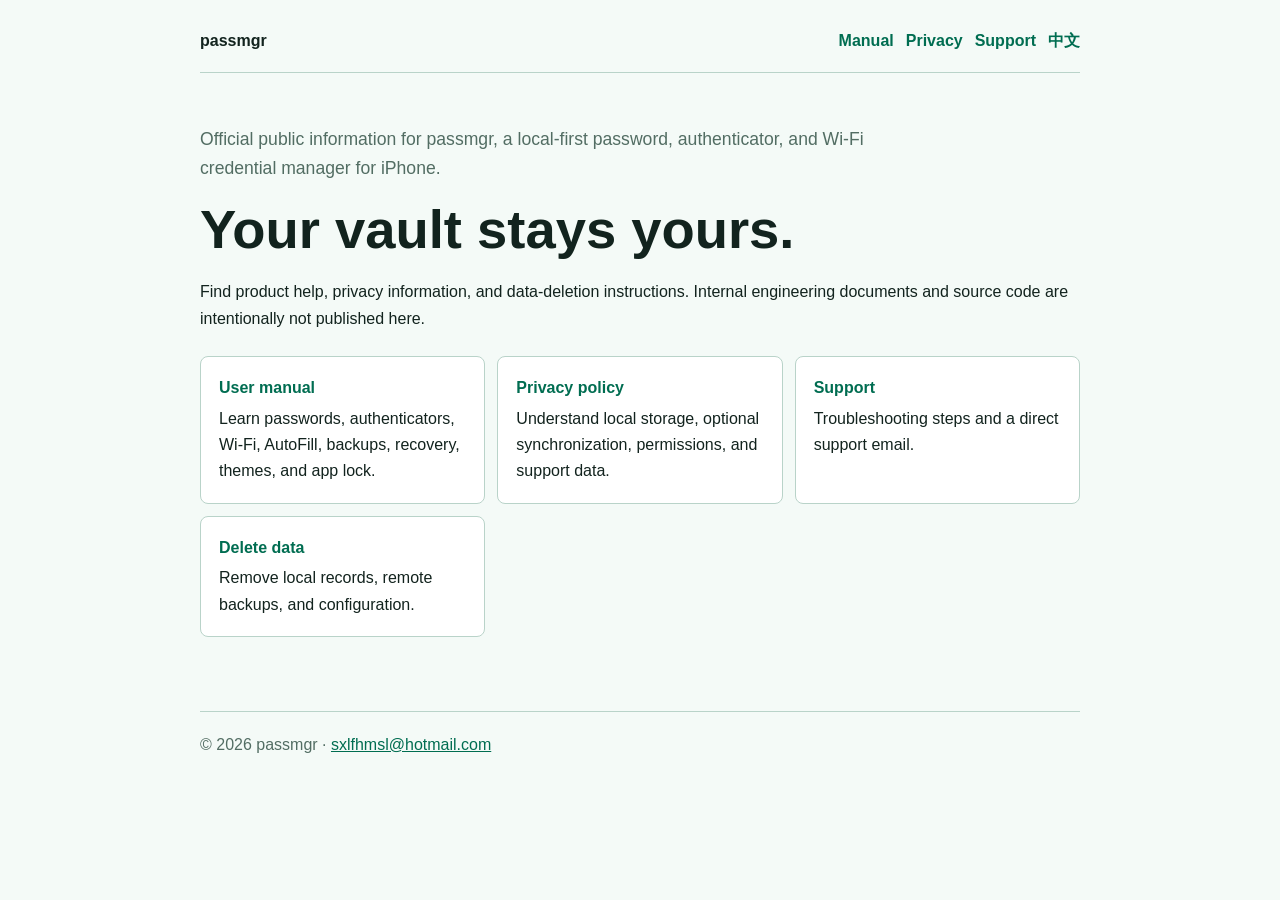
==== index.html @ 59b2c740 "docs: publish passmgr privacy and support site" ====
<!doctype html><html lang="en"><head><meta charset="utf-8"><meta name="viewport" content="width=device-width,initial-scale=1"><title>passmgr Support</title><link rel="stylesheet" href="style.css"></head><body>
<header><strong>passmgr</strong><nav><a href="manual.html">Manual</a><a href="privacy.html">Privacy</a><a href="support.html">Support</a><a href="zh/">中文</a></nav></header>
<main><p class="lead">Official public information for passmgr, a local-first password, authenticator, and Wi-Fi credential manager for iPhone.</p><h1>Your vault stays yours.</h1><p>Find product help, privacy information, and data-deletion instructions. Internal engineering documents and source code are intentionally not published here.</p><div class="grid"><a class="card" href="manual.html"><strong>User manual</strong>Learn passwords, authenticators, Wi-Fi, AutoFill, backups, recovery, themes, and app lock.</a><a class="card" href="privacy.html"><strong>Privacy policy</strong>Understand local storage, optional synchronization, permissions, and support data.</a><a class="card" href="support.html"><strong>Support</strong>Troubleshooting steps and a direct support email.</a><a class="card" href="deletion.html"><strong>Delete data</strong>Remove local records, remote backups, and configuration.</a></div></main><footer>© 2026 passmgr · <a href="mailto:sxlfhmsl@hotmail.com">sxlfhmsl@hotmail.com</a></footer></body></html>
---- style.css ----
:root { color-scheme: light dark; --bg:#07110f; --panel:#10201c; --text:#edf8f4; --muted:#a8c0b7; --accent:#18d7a0; --line:#2e5d50; }
* { box-sizing: border-box; }
body { margin:0; font:16px/1.65 -apple-system,BlinkMacSystemFont,"Segoe UI",sans-serif; background:var(--bg); color:var(--text); }
header,main,footer { width:min(880px,calc(100% - 32px)); margin:auto; }
header { display:flex; align-items:center; gap:14px; padding:28px 0 18px; border-bottom:1px solid var(--line); }
header img { width:52px; height:52px; }
nav { margin-left:auto; display:flex; flex-wrap:wrap; justify-content:flex-end; gap:12px; }
a { color:var(--accent); }
nav a { text-decoration:none; font-weight:650; }
main { padding:34px 0 50px; }
h1 { font-size:clamp(2rem,7vw,3.4rem); line-height:1.05; margin:.2em 0 .4em; }
h2 { margin-top:2em; padding-bottom:.25em; border-bottom:1px solid var(--line); }
.lead { color:var(--muted); font-size:1.1rem; max-width:68ch; }
.grid { display:grid; grid-template-columns:repeat(auto-fit,minmax(230px,1fr)); gap:12px; margin:24px 0; }
.card { display:block; color:var(--text); text-decoration:none; background:var(--panel); border:1px solid var(--line); border-radius:8px; padding:18px; }
.card strong { color:var(--accent); display:block; margin-bottom:4px; }
code { background:var(--panel); padding:.15em .35em; border-radius:4px; }
.notice { border-left:3px solid var(--accent); padding:10px 14px; background:var(--panel); }
footer { border-top:1px solid var(--line); color:var(--muted); padding:20px 0 36px; }
@media (prefers-color-scheme:light) { :root { --bg:#f4faf7; --panel:#fff; --text:#12231e; --muted:#526d63; --accent:#006d51; --line:#b9d3c9; } }
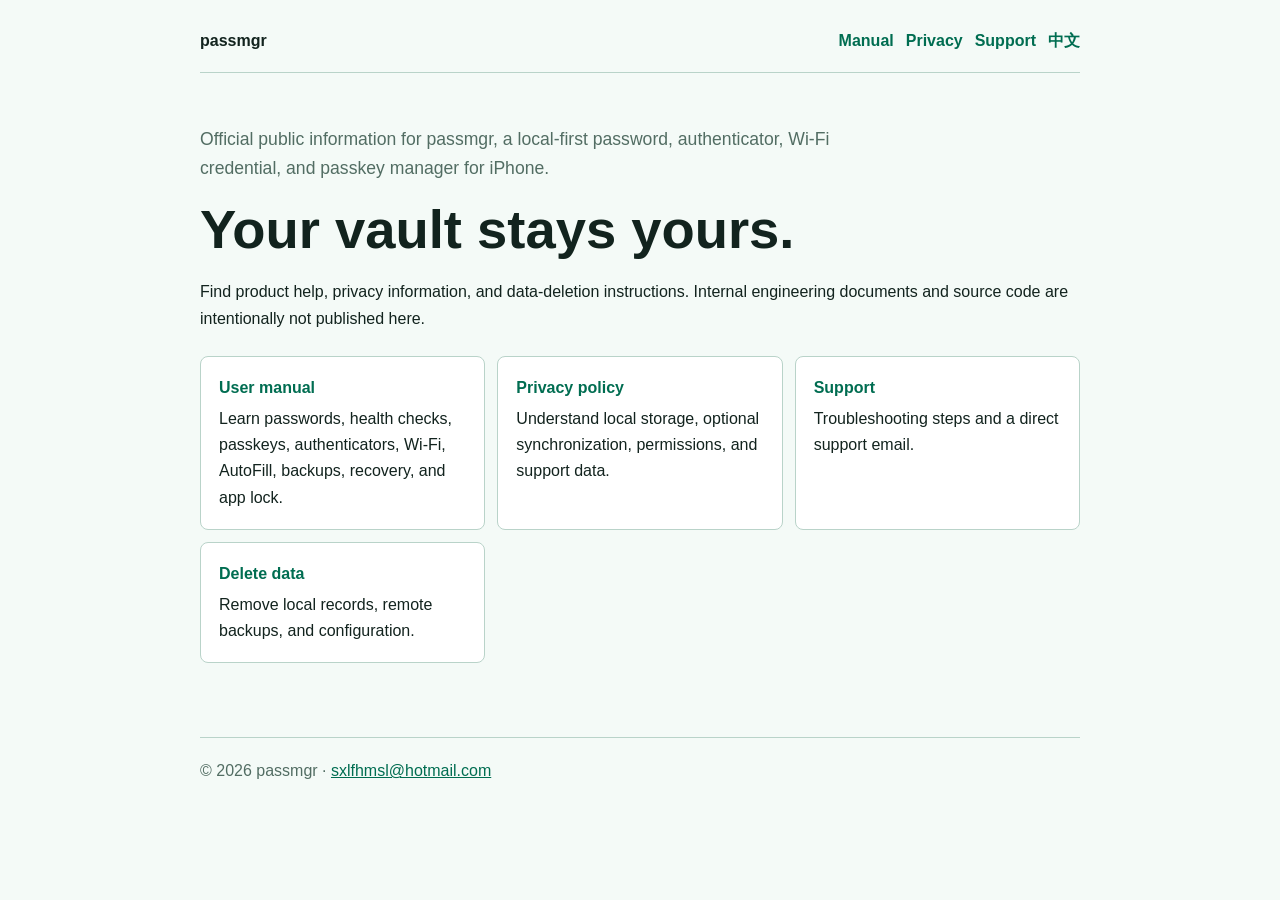
==== commit 984e7c3c: "docs: refresh public feature guide" ====
--- a/index.html
+++ b/index.html
@@ -1,3 +1,3 @@
 <!doctype html><html lang="en"><head><meta charset="utf-8"><meta name="viewport" content="width=device-width,initial-scale=1"><title>passmgr Support</title><link rel="stylesheet" href="style.css"></head><body>
 <header><strong>passmgr</strong><nav><a href="manual.html">Manual</a><a href="privacy.html">Privacy</a><a href="support.html">Support</a><a href="zh/">中文</a></nav></header>
-<main><p class="lead">Official public information for passmgr, a local-first password, authenticator, and Wi-Fi credential manager for iPhone.</p><h1>Your vault stays yours.</h1><p>Find product help, privacy information, and data-deletion instructions. Internal engineering documents and source code are intentionally not published here.</p><div class="grid"><a class="card" href="manual.html"><strong>User manual</strong>Learn passwords, authenticators, Wi-Fi, AutoFill, backups, recovery, themes, and app lock.</a><a class="card" href="privacy.html"><strong>Privacy policy</strong>Understand local storage, optional synchronization, permissions, and support data.</a><a class="card" href="support.html"><strong>Support</strong>Troubleshooting steps and a direct support email.</a><a class="card" href="deletion.html"><strong>Delete data</strong>Remove local records, remote backups, and configuration.</a></div></main><footer>© 2026 passmgr · <a href="mailto:sxlfhmsl@hotmail.com">sxlfhmsl@hotmail.com</a></footer></body></html>
+<main><p class="lead">Official public information for passmgr, a local-first password, authenticator, Wi-Fi credential, and passkey manager for iPhone.</p><h1>Your vault stays yours.</h1><p>Find product help, privacy information, and data-deletion instructions. Internal engineering documents and source code are intentionally not published here.</p><div class="grid"><a class="card" href="manual.html"><strong>User manual</strong>Learn passwords, health checks, passkeys, authenticators, Wi-Fi, AutoFill, backups, recovery, and app lock.</a><a class="card" href="privacy.html"><strong>Privacy policy</strong>Understand local storage, optional synchronization, permissions, and support data.</a><a class="card" href="support.html"><strong>Support</strong>Troubleshooting steps and a direct support email.</a><a class="card" href="deletion.html"><strong>Delete data</strong>Remove local records, remote backups, and configuration.</a></div></main><footer>© 2026 passmgr · <a href="mailto:sxlfhmsl@hotmail.com">sxlfhmsl@hotmail.com</a></footer></body></html>
